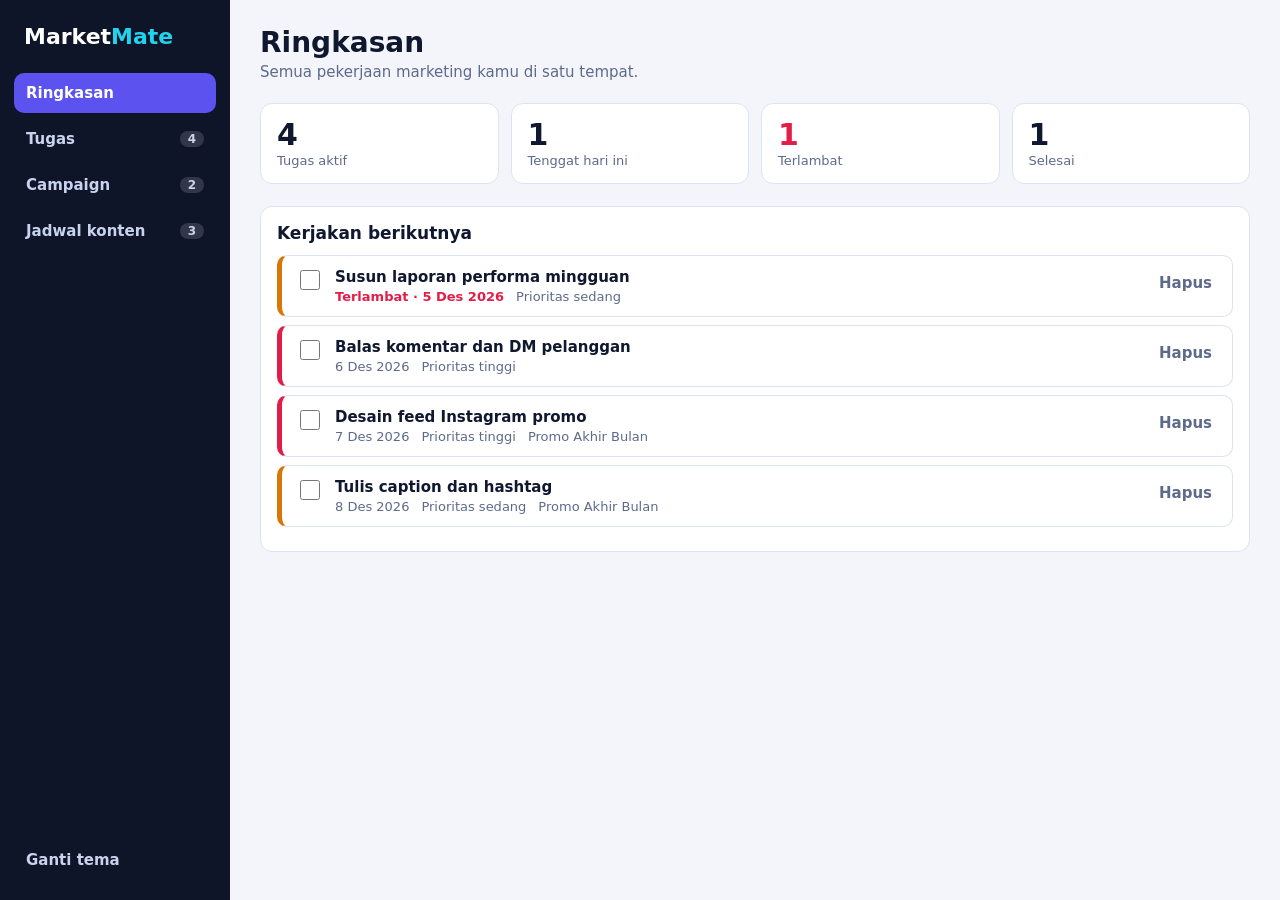
==== index.html @ aba2e65c "Add files via upload" ====
<!DOCTYPE html>
<html lang="id">
<head>
<meta charset="UTF-8">
<meta name="viewport" content="width=device-width, initial-scale=1, viewport-fit=cover">
<title>MarketMate — Marketing To-Do List</title>
<link rel="stylesheet" href="style.css">
</head>
<body>
<div class="app">
<nav class="side" aria-label="Menu utama">
  <div class="logo">Market<span>Mate</span></div>
  <button class="nav" data-v="home">Ringkasan</button>
  <button class="nav" data-v="tasks">Tugas <small id="cTasks">0</small></button>
  <button class="nav" data-v="camp">Campaign <small id="cCamp">0</small></button>
  <button class="nav" data-v="cal">Jadwal konten <small id="cCal">0</small></button>
  <div class="grow"></div>
  <button class="nav" id="theme">Ganti tema</button>
</nav>
<main class="main" id="main"></main>
</div>
<script src="script.js"></script>
</body>
</html>
---- style.css ----
:root{--bg:#f3f5fb;--panel:#fff;--side:#0e1529;--side-t:#c9d3ee;--text:#101830;--muted:#5d6a8a;--line:#dde3f2;--accent:#5b52f0;--accent2:#0891b2;--hi:#e11d48;--mid:#d97706;--lo:#059669;--ok:#059669;
box-sizing:border-box;padding-top:env(safe-area-inset-top,0px);padding-bottom:env(safe-area-inset-bottom,0px)}
@media(prefers-color-scheme:dark){:root:not([data-theme="light"]){--bg:#0b1020;--panel:#141d38;--text:#f4f6ff;--muted:#9fadd0;--line:#26345b;--accent:#7c74ff;--accent2:#22d3ee;--hi:#fb7185;--mid:#fbbf24;--lo:#34d399}}
:root[data-theme="dark"]{--bg:#0b1020;--panel:#141d38;--text:#f4f6ff;--muted:#9fadd0;--line:#26345b;--accent:#7c74ff;--accent2:#22d3ee;--hi:#fb7185;--mid:#fbbf24;--lo:#34d399}
*{box-sizing:border-box}
html,body{height:100%}
body{margin:0;background:var(--bg);color:var(--text);font-family:Inter,system-ui,-apple-system,"Segoe UI",sans-serif;font-size:15px}
.app{display:grid;grid-template-columns:230px 1fr;height:100%}
.side{background:var(--side);color:var(--side-t);padding:20px 14px;display:flex;flex-direction:column;gap:6px}
.logo{font-weight:900;font-size:22px;color:#fff;padding:4px 10px 18px}.logo span{color:#22d3ee}
.nav{all:unset;box-sizing:border-box;display:flex;justify-content:space-between;align-items:center;padding:11px 12px;border-radius:10px;cursor:pointer;font-weight:600}
.nav:hover{background:#ffffff14}.nav[aria-current="page"]{background:#5b52f0;color:#fff}
.nav:focus-visible,button:focus-visible,input:focus-visible,select:focus-visible,textarea:focus-visible{outline:2px solid var(--accent2);outline-offset:2px}
.nav small{background:#ffffff26;border-radius:99px;padding:1px 8px;font-size:12px}
.side .grow{flex:1}
.main{overflow:auto;padding:26px 30px 60px;min-width:0}
h1{margin:0 0 4px;font-size:28px}.sub{color:var(--muted);margin:0 0 22px}
h2{font-size:17px;margin:0 0 12px}
.stats{display:grid;grid-template-columns:repeat(auto-fit,minmax(150px,1fr));gap:12px;margin-bottom:22px}
.stat{background:var(--panel);border:1px solid var(--line);border-radius:12px;padding:14px 16px}
.stat b{display:block;font-size:30px;line-height:1.1}.stat span{color:var(--muted);font-size:13px}
.stat.warn b{color:var(--hi)}
.box{background:var(--panel);border:1px solid var(--line);border-radius:12px;padding:16px;margin-bottom:18px}
.row{display:flex;gap:8px;flex-wrap:wrap;align-items:center}
input,select,textarea{font:inherit;color:var(--text);background:var(--bg);border:1px solid var(--line);border-radius:8px;padding:9px 10px;min-width:0}
input[type=text]{flex:1 1 200px}
.btn{font:inherit;font-weight:700;border:1px solid var(--line);background:var(--panel);color:var(--text);padding:9px 14px;border-radius:8px;cursor:pointer}
.btn.p{background:var(--accent);border-color:var(--accent);color:#fff}
.btn.g{border:0;background:none;color:var(--muted);padding:6px 8px}.btn.g:hover{color:var(--hi)}
.tabs{display:flex;gap:6px;margin-bottom:14px;flex-wrap:wrap}
.tabs .btn[aria-pressed="true"]{background:var(--accent);border-color:var(--accent);color:#fff}
.task{display:flex;gap:12px;align-items:flex-start;padding:12px 12px 12px 14px;border:1px solid var(--line);border-left:5px solid var(--lo);border-radius:10px;background:var(--panel);margin-bottom:8px}
.task.tinggi{border-left-color:var(--hi)}.task.sedang{border-left-color:var(--mid)}
.task input[type=checkbox]{width:20px;height:20px;margin-top:2px;accent-color:var(--accent)}
.task .t{flex:1;min-width:0}.task .t b{overflow-wrap:anywhere}
.task.done .t b{text-decoration:line-through;color:var(--muted)}
.meta{font-size:13px;color:var(--muted);margin-top:3px;display:flex;gap:12px;flex-wrap:wrap}
.late{color:var(--hi);font-weight:700}
.empty{color:var(--muted);padding:22px;text-align:center;border:1px dashed var(--line);border-radius:10px}
.cgrid{display:grid;grid-template-columns:repeat(auto-fill,minmax(260px,1fr));gap:14px}
.bar{height:8px;background:var(--line);border-radius:99px;overflow:hidden;margin:10px 0 6px}
.bar i{display:block;height:100%;background:var(--accent2)}
.tag{display:inline-block;font-size:12px;font-weight:700;padding:2px 9px;border-radius:99px;background:var(--line)}
.day{margin-bottom:16px}.day h3{margin:0 0 8px;font-size:14px;color:var(--accent2)}
.idea{display:flex;gap:10px;align-items:center;padding:10px 12px;background:var(--panel);border:1px solid var(--line);border-radius:10px;margin-bottom:6px}
.idea .t{flex:1}
@media(max-width:760px){.app{grid-template-columns:1fr;grid-template-rows:auto 1fr}.side{flex-direction:row;overflow-x:auto;padding:8px;align-items:center}.logo{padding:0 10px;font-size:18px}.side .grow{display:none}.nav{white-space:nowrap}.main{padding:18px 14px 60px}}
@media(prefers-reduced-motion:no-preference){.bar i{transition:width .3s}}
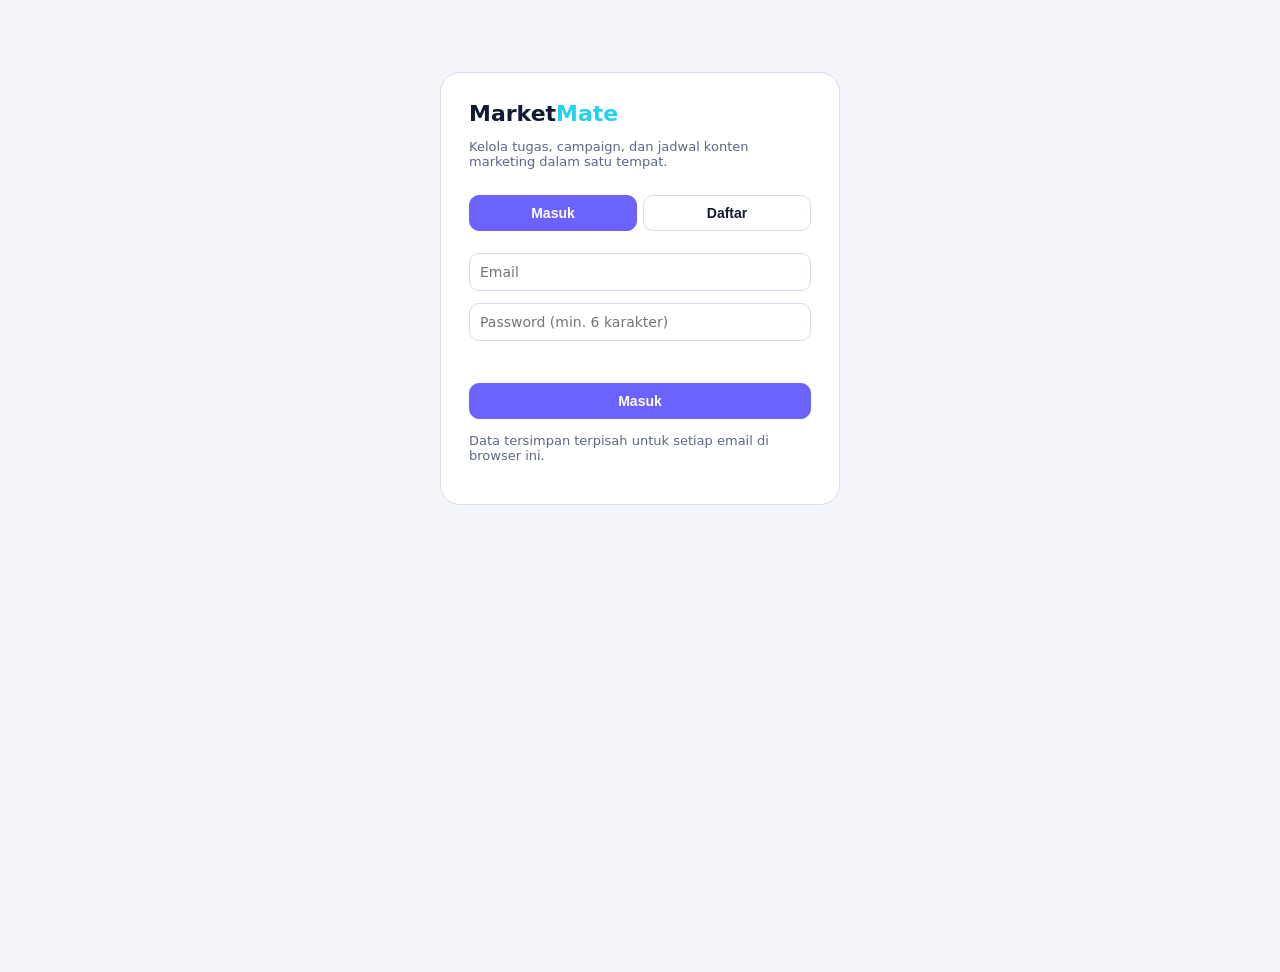
==== commit 24dedfa7: "Add files via upload" ====
--- a/index.html
+++ b/index.html
@@ -7,18 +7,7 @@
 <link rel="stylesheet" href="style.css">
 </head>
 <body>
-<div class="app">
-<nav class="side" aria-label="Menu utama">
-  <div class="logo">Market<span>Mate</span></div>
-  <button class="nav" data-v="home">Ringkasan</button>
-  <button class="nav" data-v="tasks">Tugas <small id="cTasks">0</small></button>
-  <button class="nav" data-v="camp">Campaign <small id="cCamp">0</small></button>
-  <button class="nav" data-v="cal">Jadwal konten <small id="cCal">0</small></button>
-  <div class="grow"></div>
-  <button class="nav" id="theme">Ganti tema</button>
-</nav>
-<main class="main" id="main"></main>
-</div>
-<script src="script.js"></script>
+<div id="root"></div>
+<script src="app.js"></script>
 </body>
 </html>
--- a/style.css
+++ b/style.css
@@ -1,48 +1,30 @@
-:root{--bg:#f3f5fb;--panel:#fff;--side:#0e1529;--side-t:#c9d3ee;--text:#101830;--muted:#5d6a8a;--line:#dde3f2;--accent:#5b52f0;--accent2:#0891b2;--hi:#e11d48;--mid:#d97706;--lo:#059669;--ok:#059669;
-box-sizing:border-box;padding-top:env(safe-area-inset-top,0px);padding-bottom:env(safe-area-inset-bottom,0px)}
-@media(prefers-color-scheme:dark){:root:not([data-theme="light"]){--bg:#0b1020;--panel:#141d38;--text:#f4f6ff;--muted:#9fadd0;--line:#26345b;--accent:#7c74ff;--accent2:#22d3ee;--hi:#fb7185;--mid:#fbbf24;--lo:#34d399}}
-:root[data-theme="dark"]{--bg:#0b1020;--panel:#141d38;--text:#f4f6ff;--muted:#9fadd0;--line:#26345b;--accent:#7c74ff;--accent2:#22d3ee;--hi:#fb7185;--mid:#fbbf24;--lo:#34d399}
+:root{--bg:#0b1020;--panel:#121a30;--card:#18233f;--text:#f7f9ff;--muted:#aab6d3;--accent:#6c63ff;--accent2:#22d3ee;--line:#2a385d;--danger:#fb7185;--ok:#34d399;--warn:#fbbf24;box-sizing:border-box;padding-top:env(safe-area-inset-top,0px);padding-bottom:env(safe-area-inset-bottom,0px)}
+@media(prefers-color-scheme:light){:root:not([data-theme="dark"]){--bg:#f3f5fb;--panel:#fff;--card:#fff;--text:#111a31;--muted:#5b6785;--line:#d5dbeb}}
 *{box-sizing:border-box}
-html,body{height:100%}
-body{margin:0;background:var(--bg);color:var(--text);font-family:Inter,system-ui,-apple-system,"Segoe UI",sans-serif;font-size:15px}
-.app{display:grid;grid-template-columns:230px 1fr;height:100%}
-.side{background:var(--side);color:var(--side-t);padding:20px 14px;display:flex;flex-direction:column;gap:6px}
-.logo{font-weight:900;font-size:22px;color:#fff;padding:4px 10px 18px}.logo span{color:#22d3ee}
-.nav{all:unset;box-sizing:border-box;display:flex;justify-content:space-between;align-items:center;padding:11px 12px;border-radius:10px;cursor:pointer;font-weight:600}
-.nav:hover{background:#ffffff14}.nav[aria-current="page"]{background:#5b52f0;color:#fff}
-.nav:focus-visible,button:focus-visible,input:focus-visible,select:focus-visible,textarea:focus-visible{outline:2px solid var(--accent2);outline-offset:2px}
-.nav small{background:#ffffff26;border-radius:99px;padding:1px 8px;font-size:12px}
-.side .grow{flex:1}
-.main{overflow:auto;padding:26px 30px 60px;min-width:0}
-h1{margin:0 0 4px;font-size:28px}.sub{color:var(--muted);margin:0 0 22px}
-h2{font-size:17px;margin:0 0 12px}
-.stats{display:grid;grid-template-columns:repeat(auto-fit,minmax(150px,1fr));gap:12px;margin-bottom:22px}
-.stat{background:var(--panel);border:1px solid var(--line);border-radius:12px;padding:14px 16px}
-.stat b{display:block;font-size:30px;line-height:1.1}.stat span{color:var(--muted);font-size:13px}
-.stat.warn b{color:var(--hi)}
-.box{background:var(--panel);border:1px solid var(--line);border-radius:12px;padding:16px;margin-bottom:18px}
-.row{display:flex;gap:8px;flex-wrap:wrap;align-items:center}
-input,select,textarea{font:inherit;color:var(--text);background:var(--bg);border:1px solid var(--line);border-radius:8px;padding:9px 10px;min-width:0}
-input[type=text]{flex:1 1 200px}
-.btn{font:inherit;font-weight:700;border:1px solid var(--line);background:var(--panel);color:var(--text);padding:9px 14px;border-radius:8px;cursor:pointer}
-.btn.p{background:var(--accent);border-color:var(--accent);color:#fff}
-.btn.g{border:0;background:none;color:var(--muted);padding:6px 8px}.btn.g:hover{color:var(--hi)}
-.tabs{display:flex;gap:6px;margin-bottom:14px;flex-wrap:wrap}
-.tabs .btn[aria-pressed="true"]{background:var(--accent);border-color:var(--accent);color:#fff}
-.task{display:flex;gap:12px;align-items:flex-start;padding:12px 12px 12px 14px;border:1px solid var(--line);border-left:5px solid var(--lo);border-radius:10px;background:var(--panel);margin-bottom:8px}
-.task.tinggi{border-left-color:var(--hi)}.task.sedang{border-left-color:var(--mid)}
-.task input[type=checkbox]{width:20px;height:20px;margin-top:2px;accent-color:var(--accent)}
-.task .t{flex:1;min-width:0}.task .t b{overflow-wrap:anywhere}
-.task.done .t b{text-decoration:line-through;color:var(--muted)}
-.meta{font-size:13px;color:var(--muted);margin-top:3px;display:flex;gap:12px;flex-wrap:wrap}
-.late{color:var(--hi);font-weight:700}
-.empty{color:var(--muted);padding:22px;text-align:center;border:1px dashed var(--line);border-radius:10px}
-.cgrid{display:grid;grid-template-columns:repeat(auto-fill,minmax(260px,1fr));gap:14px}
-.bar{height:8px;background:var(--line);border-radius:99px;overflow:hidden;margin:10px 0 6px}
-.bar i{display:block;height:100%;background:var(--accent2)}
-.tag{display:inline-block;font-size:12px;font-weight:700;padding:2px 9px;border-radius:99px;background:var(--line)}
-.day{margin-bottom:16px}.day h3{margin:0 0 8px;font-size:14px;color:var(--accent2)}
-.idea{display:flex;gap:10px;align-items:center;padding:10px 12px;background:var(--panel);border:1px solid var(--line);border-radius:10px;margin-bottom:6px}
-.idea .t{flex:1}
-@media(max-width:760px){.app{grid-template-columns:1fr;grid-template-rows:auto 1fr}.side{flex-direction:row;overflow-x:auto;padding:8px;align-items:center}.logo{padding:0 10px;font-size:18px}.side .grow{display:none}.nav{white-space:nowrap}.main{padding:18px 14px 60px}}
-@media(prefers-reduced-motion:no-preference){.bar i{transition:width .3s}}
+html{scroll-padding-top:env(safe-area-inset-top,0px)}
+body{margin:0;font-family:Inter,system-ui,-apple-system,Segoe UI,sans-serif;background:var(--bg);color:var(--text);min-height:100vh}
+.btn{border:1px solid var(--line);background:var(--panel);color:var(--text);padding:9px 13px;border-radius:10px;cursor:pointer;font-weight:700;font-size:14px}
+.btn:hover{border-color:var(--accent2)}.btn.p{background:var(--accent);border-color:var(--accent);color:#fff}
+input,select,textarea{background:var(--panel);color:var(--text);border:1px solid var(--line);border-radius:10px;padding:10px;font:inherit;font-size:14px;min-width:0}
+.logo{font-weight:900;font-size:22px}.logo span{color:var(--accent2)}
+.auth{max-width:400px;margin:8vh auto;padding:28px;background:var(--card);border:1px solid var(--line);border-radius:20px}
+.auth input{width:100%;margin:6px 0}.auth .btn{width:100%;margin-top:10px}
+.tabs{display:flex;gap:6px;margin:16px 0}.tabs .btn{flex:1}.tabs .on{background:var(--accent);border-color:var(--accent);color:#fff}
+.err{color:var(--danger);font-size:13px;min-height:18px;margin-top:8px}.muted{color:var(--muted);font-size:13px}
+header{display:flex;align-items:center;gap:10px;padding:14px 18px;border-bottom:1px solid var(--line);flex-wrap:wrap}
+header .sp{flex:1}
+nav{display:flex;gap:6px;padding:12px 18px;overflow-x:auto}
+nav .btn{white-space:nowrap}nav .on{background:var(--accent);border-color:var(--accent);color:#fff}
+main{max-width:920px;margin:0 auto;padding:6px 18px 40px}
+.stats{display:grid;grid-template-columns:repeat(auto-fit,minmax(130px,1fr));gap:12px;margin-bottom:16px}
+.stat,.item{background:var(--card);border:1px solid var(--line);border-radius:14px;padding:14px}
+.stat b{display:block;font-size:26px}
+.form{display:flex;gap:8px;flex-wrap:wrap;margin-bottom:14px}.form input[type=text]{flex:1;min-width:160px}
+.item{display:flex;gap:10px;align-items:center;margin:8px 0}.item .t{flex:1;min-width:0}
+.item.done .t b{text-decoration:line-through;opacity:.55}
+.tag{display:inline-block;font-size:11px;font-weight:800;padding:3px 8px;border-radius:99px;border:1px solid var(--line);margin:4px 4px 0 0}
+.Tinggi{color:var(--danger)}.Sedang{color:var(--warn)}.Rendah{color:var(--ok)}
+.bar{height:8px;background:var(--line);border-radius:9px;overflow:hidden;margin-top:8px}.bar i{display:block;height:100%;background:var(--accent2)}
+.x{background:none;border:0;color:var(--danger);cursor:pointer;font-size:18px}
+h2{margin:18px 0 10px;font-size:18px}
+.alert{border-left:4px solid var(--danger)}
